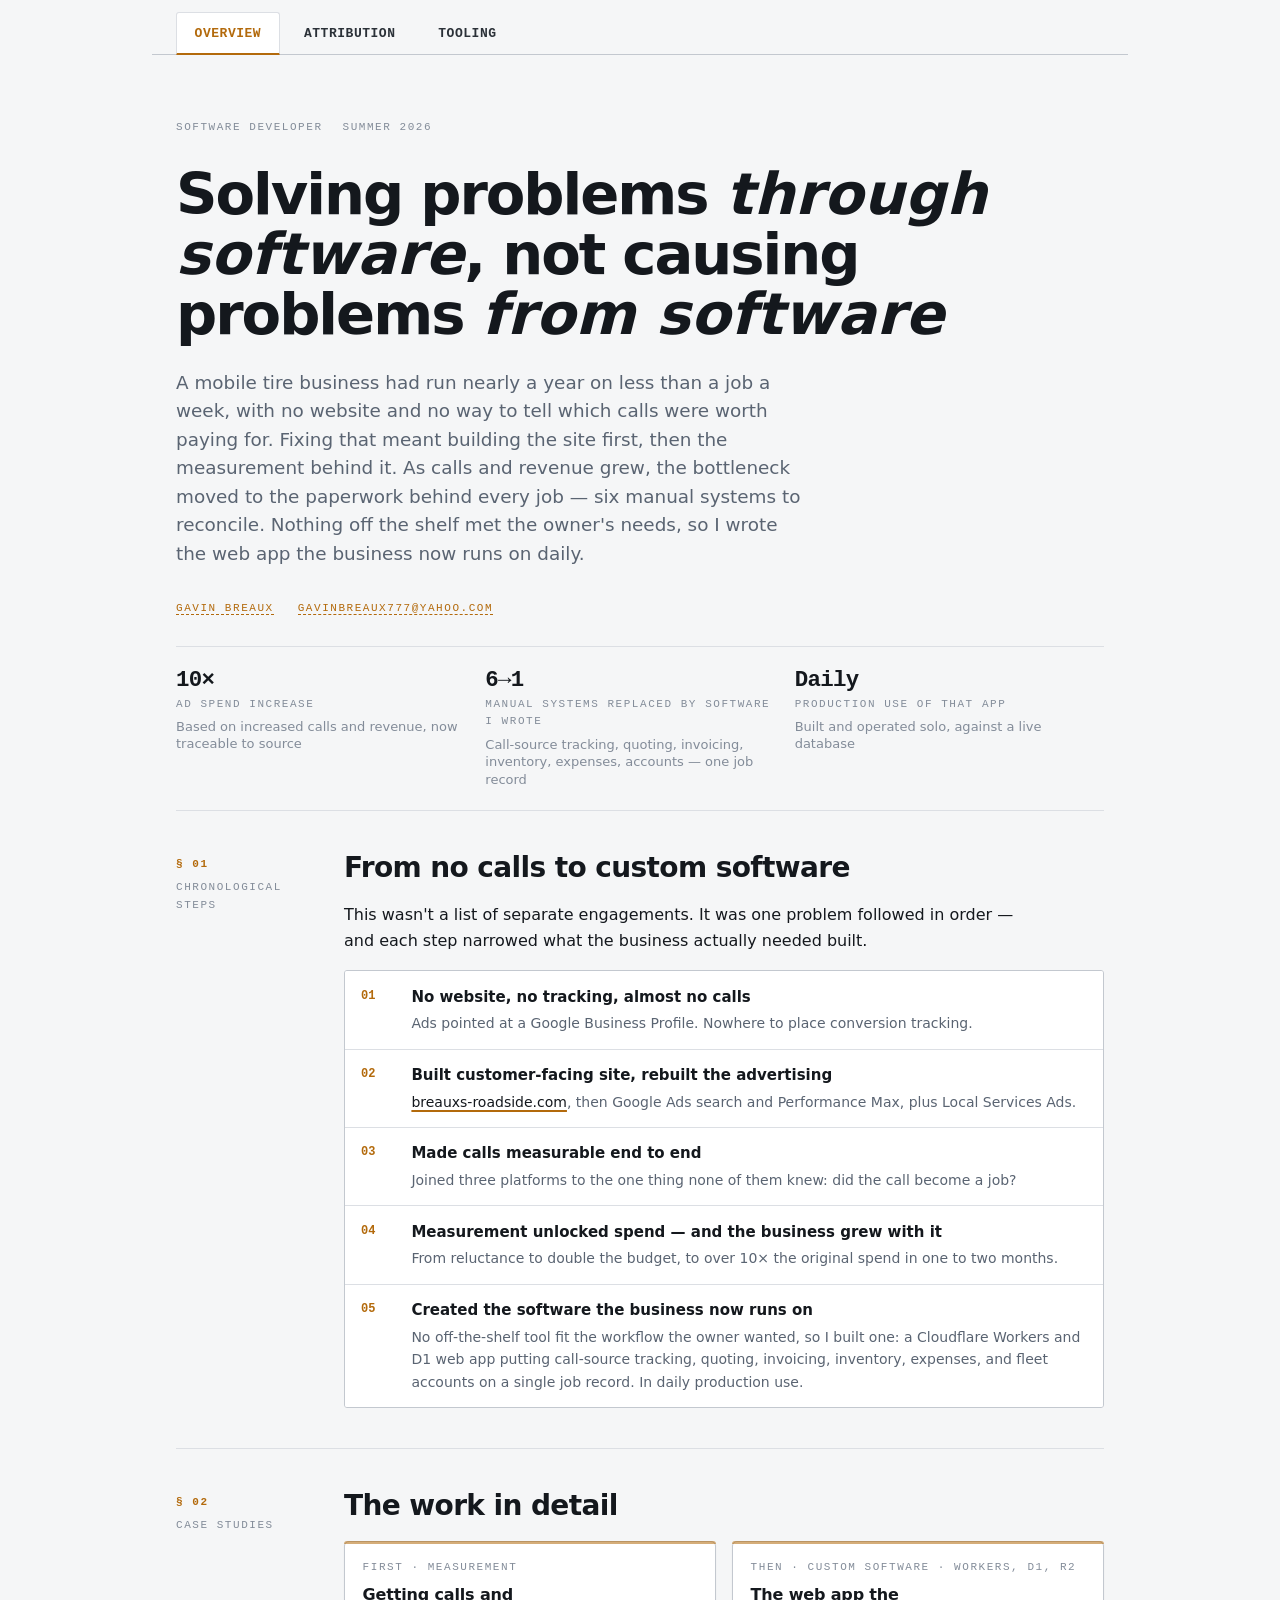
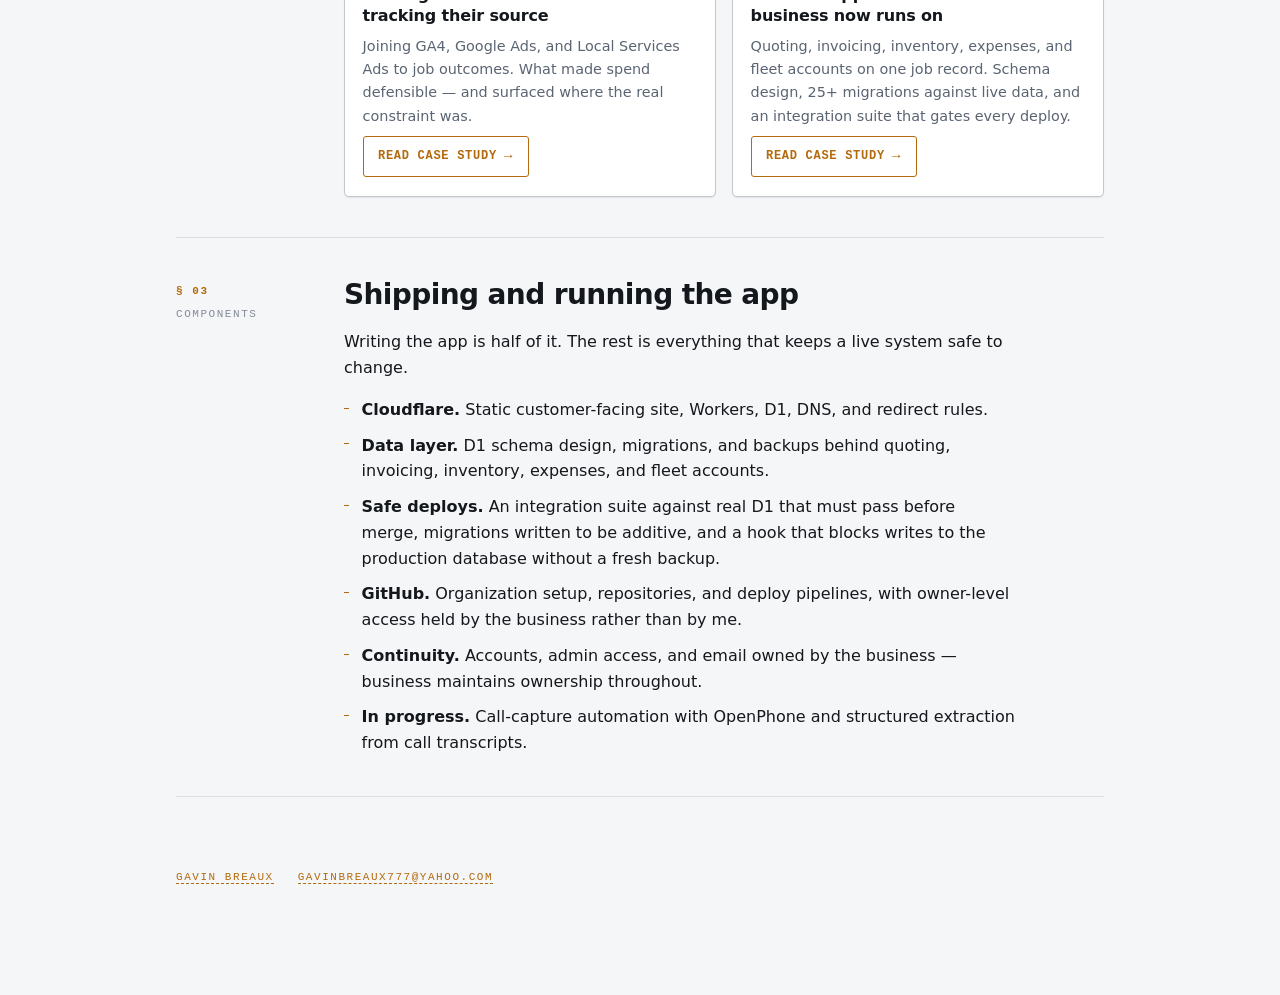
==== index.html @ b80bdd9e "Add references to customer-facing site" ====
<!doctype html>
<html lang="en">
<head>
<meta charset="utf-8">
<meta name="viewport" content="width=device-width, initial-scale=1">
<title>Gavin Breaux — Software developer</title>
<link rel="stylesheet" href="assets/site.css">
</head>
<body>
<div class="wrap">

  <nav class="sitenav">
    <a href="index.html" aria-current="page">Overview</a>
    <a href="attribution.html">Attribution</a>
    <a href="tooling.html">Tooling</a>
  </nav>

  <header class="masthead">
    <div class="stamp">
      <span class="label">Software developer</span>
      <span class="label">Summer 2026</span>
    </div>

    <h1>Solving problems <em>through software</em>, not causing problems <em>from software</em></h1>

    <p class="deck">
      A mobile tire business had run nearly a year on less than a job a week, with
      no website and no way to tell which calls were worth paying for. Fixing that
      meant building the site first, then the measurement behind it. As calls and
      revenue grew, the bottleneck moved to the paperwork behind every job &mdash;
      six manual systems to reconcile. Nothing off the shelf met the owner's
      needs, so I wrote the web app the business now runs on daily.
    </p>

    <div class="byline">
      <span class="label"><span class="ph">Gavin Breaux</span></span>
      <span class="label"><span class="ph">gavinbreaux777@yahoo.com</span></span>
    </div>
  </header>

  <div class="spec-strip">
    <div class="spec">
      <span class="spec-val">10&times;</span>
      <span class="label">Ad spend increase</span>
      <span class="spec-note">Based on increased calls and revenue, now traceable to source</span>
    </div>
    <div class="spec">
      <span class="spec-val">6&rarr;1</span>
      <span class="label">Manual systems replaced by software I wrote</span>
      <span class="spec-note">Call-source tracking, quoting, invoicing, inventory, expenses, accounts &mdash; one job record</span>
    </div>
    <div class="spec">
      <span class="spec-val">Daily</span>
      <span class="label">Production use of that app</span>
      <span class="spec-note">Built and operated solo, against a live database</span>
    </div>
  </div>

  <section>
    <div class="rail">
      <span class="rail-num">&sect; 01</span>
      <span class="label">Chronological Steps</span>
    </div>
    <div class="body-col">
      <h2>From no calls to custom software</h2>
      <p>
        This wasn't a list of separate engagements. It was one problem followed
        in order &mdash; and each step narrowed what the business actually
        needed built.
      </p>

      <div class="arc">
        <div class="arc-step">
          <span class="arc-n">01</span>
          <span class="arc-text">
            <strong>No website, no tracking, almost no calls</strong>
            <span>Ads pointed at a Google Business Profile. Nowhere to place conversion tracking.</span>
          </span>
        </div>
        <div class="arc-step">
          <span class="arc-n">02</span>
          <span class="arc-text">
            <strong>Built customer-facing site, rebuilt the advertising</strong>
            <span><a href="https://breauxs-roadside.com" target="_blank" rel="noopener">breauxs-roadside.com</a>, then Google Ads search and Performance Max, plus Local Services Ads.</span>
          </span>
        </div>
        <div class="arc-step">
          <span class="arc-n">03</span>
          <span class="arc-text">
            <strong>Made calls measurable end to end</strong>
            <span>Joined three platforms to the one thing none of them knew: did the call become a job?</span>
          </span>
        </div>
        <div class="arc-step">
          <span class="arc-n">04</span>
          <span class="arc-text">
            <strong>Measurement unlocked spend &mdash; and the business grew with it</strong>
            <span>From reluctance to double the budget, to over 10&times; the original spend in one to two months.</span>
          </span>
        </div>
        <div class="arc-step">
          <span class="arc-n">05</span>
          <span class="arc-text">
            <strong>Created the software the business now runs on</strong>
            <span>No off-the-shelf tool fit the workflow the owner wanted, so I built one: a Cloudflare Workers and D1 web app putting call-source tracking, quoting, invoicing, inventory, expenses, and fleet accounts on a single job record. In daily production use.</span>
          </span>
        </div>
      </div>
    </div>
  </section>

  <section>
    <div class="rail">
      <span class="rail-num">&sect; 02</span>
      <span class="label">Case Studies</span>
    </div>
    <div class="body-col">
      <h2>The work in detail</h2>
      <div class="cards">
        <a class="card" href="attribution.html">
          <span class="label">First &middot; Measurement</span>
          <h3>Getting calls and tracking their source</h3>
          <p>
            Joining GA4, Google Ads, and Local Services Ads to job outcomes.
            What made spend defensible &mdash; and surfaced where the real
            constraint was.
          </p>
          <span class="card-cta">Read case study</span>
        </a>
        <a class="card" href="tooling.html">
          <span class="label">Then &middot; Custom software &middot; Workers, D1, R2</span>
          <h3>The web app the business now runs on</h3>
          <p>
            Quoting, invoicing, inventory, expenses, and fleet accounts on one
            job record. Schema design, 25+ migrations against live data, and an
            integration suite that gates every deploy.
          </p>
          <span class="card-cta">Read case study</span>
        </a>
      </div>
    </div>
  </section>

  <section>
    <div class="rail">
      <span class="rail-num">&sect; 03</span>
      <span class="label">Components</span>
    </div>
    <div class="body-col">
      <h2>Shipping and running the app</h2>
      <p>
        Writing the app is half of it. The rest is everything that keeps a live
        system safe to change.
      </p>
      <ul class="plain">
        <li>
          <strong>Cloudflare.</strong> Static customer-facing site, Workers, D1, DNS, and redirect rules.
        </li>
        <li>
          <strong>Data layer.</strong> D1 schema design, migrations, and backups
          behind quoting, invoicing, inventory, expenses, and fleet accounts.
        </li>
        <li>
          <strong>Safe deploys.</strong> An integration suite against real D1 that
          must pass before merge, migrations written to be additive, and a hook
          that blocks writes to the production database without a fresh backup.
        </li>
        <li>
          <strong>GitHub.</strong> Organization setup, repositories, and deploy
          pipelines, with owner-level access held by the business rather than by me.
        </li>        
        <li>
          <strong>Continuity.</strong> Accounts, admin access, and email owned by
          the business &mdash; business maintains ownership throughout.
        </li>
        <li>
          <strong>In progress.</strong> Call-capture automation with OpenPhone and
          structured extraction from call transcripts.
        </li>
      </ul>
    </div>
  </section>

  <footer>
    <div class="byline">
      <span class="label"><span class="ph">Gavin Breaux</span></span>
      <span class="label"><span class="ph">gavinbreaux777@yahoo.com</span></span>
    </div>
  </footer>

</div>
</body>
</html>
---- assets/site.css ----
/* ---------------------------------------------------------------
   Shared design system.

   Palette is cold blue-grey neutrals with a single hazard-amber
   accent, drawn from roadside/commercial service vocabulary rather
   than a generic portfolio look. Monospace carries labels, IDs and
   figures — on pages about measurement, the mono is the register,
   not decoration.

   Themes are token-level: components style through custom
   properties only, never inside the media query, so the viewer's
   explicit toggle (data-theme) can override the OS preference in
   both directions.
   --------------------------------------------------------------- */

:root {
  --ground: #F5F6F7;
  --ground-raised: #FFFFFF;
  --ground-sunk: #EBEDEF;
  --ink: #14181D;
  --steel: #5A6472;
  --steel-dim: #838C99;
  --amber: #B36A0C;
  --signal-red: #B03A32;
  --signal-green: #3D6B4A;
  --rule: #DCDFE4;
  --rule-strong: #C3C8CF;

  /* Tab labels sit brighter than body text so the bar reads as
     controls. In light mode "brighter" means darker against the
     pale ground — the contrast direction inverts, the intent does not. */
  --nav-ink: #2B3138;
  --nav-ink-hi: #000000;

  --measure: 66ch;
  --rail: 8rem;
  --gap: 2.5rem;

  --font-display: ui-sans-serif, system-ui, -apple-system, "Segoe UI", Roboto, sans-serif;
  --font-body: ui-sans-serif, system-ui, -apple-system, "Segoe UI", Roboto, sans-serif;
  --font-mono: ui-monospace, "SF Mono", "Cascadia Mono", "Segoe UI Mono", Menlo, Consolas, monospace;
}

@media (prefers-color-scheme: dark) {
  :root {
    --ground: #12151A; --ground-raised: #171B21; --ground-sunk: #0D1014;
    --ink: #E6E9ED; --steel: #98A2B0; --steel-dim: #6E7887;
    --amber: #D98218; --signal-red: #D4574D; --signal-green: #6FA37F;
    --rule: #262C35; --rule-strong: #333B46;
    --nav-ink: #F2F5F8; --nav-ink-hi: #FFFFFF;
  }
}

:root[data-theme="dark"] {
  --ground: #12151A; --ground-raised: #171B21; --ground-sunk: #0D1014;
  --ink: #E6E9ED; --steel: #98A2B0; --steel-dim: #6E7887;
  --amber: #D98218; --signal-red: #D4574D; --signal-green: #6FA37F;
  --rule: #262C35; --rule-strong: #333B46;
  --nav-ink: #F2F5F8; --nav-ink-hi: #FFFFFF;
}

:root[data-theme="light"] {
  --ground: #F5F6F7; --ground-raised: #FFFFFF; --ground-sunk: #EBEDEF;
  --ink: #14181D; --steel: #5A6472; --steel-dim: #838C99;
  --amber: #B36A0C; --signal-red: #B03A32; --signal-green: #3D6B4A;
  --rule: #DCDFE4; --rule-strong: #C3C8CF;
  --nav-ink: #2B3138; --nav-ink-hi: #000000;
}

* { box-sizing: border-box; }

body {
  background: var(--ground);
  color: var(--ink);
  font-family: var(--font-body);
  font-size: 1rem;
  line-height: 1.62;
  -webkit-font-smoothing: antialiased;
  margin: 0;
  padding: 0 1.5rem 5rem;
}

.wrap { max-width: 58rem; margin: 0 auto; }

/* ---------- type ---------- */

.label {
  font-family: var(--font-mono);
  font-size: 0.6875rem;
  letter-spacing: 0.14em;
  text-transform: uppercase;
  color: var(--steel-dim);
  font-weight: 500;
}

h1, h2, h3 { font-family: var(--font-display); text-wrap: balance; margin: 0; }
h1 { font-size: clamp(2.3rem, 5.5vw, 3.6rem); font-weight: 800; letter-spacing: -0.035em; line-height: 1.04; }
h2 { font-size: clamp(1.4rem, 2.8vw, 1.75rem); font-weight: 750; letter-spacing: -0.022em; line-height: 1.18; }
h3 { font-size: 1rem; font-weight: 700; letter-spacing: -0.01em; line-height: 1.3; }

/* Italics in the display face lean into the following character at
   this weight; the small letter-spacing bump buys back the gap. */
h1 em, h2 em { font-style: italic; letter-spacing: 0.005em; }

p { margin: 0; max-width: var(--measure); }

a {
  color: var(--ink);
  text-decoration-color: var(--amber);
  text-underline-offset: 0.2em;
  text-decoration-thickness: 1.5px;
}
a:hover { color: var(--amber); }
a:focus-visible { outline: 2px solid var(--amber); outline-offset: 3px; border-radius: 2px; }

code {
  font-family: var(--font-mono);
  font-size: 0.875em;
  background: var(--ground-sunk);
  border: 1px solid var(--rule);
  padding: 0.08em 0.32em;
  border-radius: 2px;
  word-break: break-word;
}

/* Placeholder text the author still needs to fill in. */
.ph { color: var(--amber); border-bottom: 1px dashed currentColor; }

/* ---------- masthead ---------- */

.masthead { padding: 3.5rem 0 0; border-bottom: 1px solid var(--rule); }

.stamp {
  display: flex; flex-wrap: wrap; align-items: baseline;
  gap: 0.6rem 1.25rem; padding-bottom: 1.75rem;
}

.deck {
  font-size: clamp(1.03rem, 1.8vw, 1.15rem);
  color: var(--steel);
  max-width: 54ch;
  margin: 1.5rem 0 0;
  line-height: 1.55;
}

.byline { display: flex; flex-wrap: wrap; gap: 0.5rem 1.5rem; margin: 2rem 0 1.75rem; }

/* ---------- spec strip ---------- */

.spec-strip {
  display: grid;
  grid-template-columns: repeat(auto-fit, minmax(9rem, 1fr));
  border-bottom: 1px solid var(--rule);
}
.spec { padding: 1.35rem 1.25rem 1.35rem 0; display: flex; flex-direction: column; gap: 0.28rem; }
.spec-val {
  font-family: var(--font-mono); font-size: 1.4rem; font-weight: 600;
  letter-spacing: -0.03em; font-variant-numeric: tabular-nums; line-height: 1;
}
.spec-note { font-size: 0.8125rem; color: var(--steel-dim); line-height: 1.35; }

/* ---------- sections with spec rail ---------- */

section {
  display: grid;
  grid-template-columns: var(--rail) minmax(0, 1fr);
  gap: 0 var(--gap);
  padding: var(--gap) 0;
  border-bottom: 1px solid var(--rule);
}
.rail { display: flex; flex-direction: column; gap: 0.35rem; padding-top: 0.3rem; }
.rail-num { font-family: var(--font-mono); font-size: 0.6875rem; letter-spacing: 0.14em; color: var(--amber); font-weight: 600; }
.body-col { display: flex; flex-direction: column; gap: 1rem; min-width: 0; }
.body-col > h2 { margin-bottom: 0.15rem; }

@media (max-width: 46rem) {
  section { grid-template-columns: 1fr; gap: 0.85rem; }
  .rail { flex-direction: row; align-items: baseline; gap: 0.7rem; padding-top: 0; }
}

/* ---------- source cards ---------- */

.sources {
  display: grid; grid-template-columns: repeat(auto-fit, minmax(14rem, 1fr));
  gap: 1px; background: var(--rule-strong);
  border: 1px solid var(--rule-strong); border-radius: 3px; overflow: hidden;
}
.source { background: var(--ground-raised); padding: 1rem; display: flex; flex-direction: column; gap: 0.45rem; }
.source-name { font-family: var(--font-mono); font-size: 0.8125rem; font-weight: 600; }
.source-sees { font-size: 0.875rem; color: var(--steel); }
.source-blind { font-size: 0.8125rem; color: var(--signal-red); display: flex; gap: 0.45rem; }
.source-blind::before { content: "\2715"; font-size: 0.75rem; line-height: 1.5; }

/* ---------- inspection tag ---------- */

.tag { border: 1px solid var(--rule-strong); background: var(--ground-raised); border-radius: 3px; overflow: hidden; }
.tag-head {
  display: flex; flex-wrap: wrap; align-items: center; justify-content: space-between;
  gap: 0.5rem 1rem; padding: 0.65rem 1rem;
  background: var(--ground-sunk); border-bottom: 1px solid var(--rule-strong);
}
.tag-id {
  font-family: var(--font-mono); font-size: 0.6875rem; letter-spacing: 0.12em;
  text-transform: uppercase; color: var(--steel); font-weight: 600;
}
.chip {
  font-family: var(--font-mono); font-size: 0.625rem; letter-spacing: 0.1em;
  text-transform: uppercase; font-weight: 600; padding: 0.2rem 0.5rem;
  border-radius: 2px; border: 1px solid currentColor; white-space: nowrap;
}
.chip-risk { color: var(--signal-red); }
.chip-hold { color: var(--amber); }

.tag-body { padding: 1.15rem 1rem; display: flex; flex-direction: column; gap: 0.95rem; }
.tag-body p { max-width: 60ch; }

.beat { display: grid; grid-template-columns: 5.5rem minmax(0, 1fr); gap: 0.9rem; align-items: baseline; }
.beat > .label { padding-top: 0.15em; }
@media (max-width: 40rem) { .beat { grid-template-columns: 1fr; gap: 0.25rem; } }

pre {
  margin: 0; background: var(--ground-sunk); border: 1px solid var(--rule);
  border-radius: 3px; padding: 0.85rem 1rem; overflow-x: auto;
  font-size: 0.8125rem; line-height: 1.55;
}
pre code { background: none; border: none; padding: 0; font-size: inherit; word-break: normal; }
.cmt { color: var(--steel-dim); }
.kw { color: var(--amber); }

/* Subheads inside a prose column. Body text and h3 are both 1rem, so
   the amber rule does the separating that size alone can't. */
.body-col > h3 {
  margin-top: 1.25rem;
  padding-top: 0.9rem;
  border-top: 1px solid var(--rule);
  font-family: var(--font-mono);
  font-size: 0.8125rem;
  letter-spacing: 0.04em;
  text-transform: uppercase;
  color: var(--amber);
}
.body-col > h3:first-of-type { margin-top: 0.5rem; }

/* ---------- platform strip ---------- */

/* Third-party product shots, not this project's data — held to a uniform
   tile so they read as identification rather than as evidence.
   Breaks out of the 58rem wrapper toward the viewport edges (capped),
   since dashboard screenshots need the width to stay legible. */
.platforms {
  margin: 0 auto var(--gap) 50%;
  width: min(100vw - 3rem, 78rem);
  transform: translateX(-50%);
  display: flex; flex-direction: column; gap: 0.6rem;
}
.platform-row {
  display: grid; grid-template-columns: repeat(auto-fit, minmax(15rem, 1fr));
  gap: 1px; background: var(--rule-strong);
  border: 1px solid var(--rule-strong); border-radius: 3px; overflow: hidden;
}
.platform { background: var(--ground-raised); display: flex; flex-direction: column; }
/* cover, not contain: these are wide dashboard captures and letterboxing
   them into a short tile shrank the UI past the point of being readable.
   Anchored top-left so each crop keeps the chart/table it's identified by. */
.platform img {
  display: block; width: 100%; height: 11rem;
  object-fit: cover; object-position: left top;
  background: #FFFFFF;
  border-bottom: 1px solid var(--rule);
}
.platform-cap {
  padding: 0.7rem 0.85rem;
  font-size: 0.8125rem; line-height: 1.5; color: var(--steel);
  display: flex; flex-direction: column; gap: 0.2rem;
}
.platform-cap strong {
  font-family: var(--font-mono); font-size: 0.75rem;
  letter-spacing: 0.04em; text-transform: uppercase;
  color: var(--ink); font-weight: 600;
}
/* Tied to the row rather than floating under it: the lead clause carries
   the argument, the provenance note trails in the dimmer colour. */
.platforms figcaption {
  font-size: 0.8125rem; line-height: 1.5;
  color: var(--steel); max-width: 68ch;
  padding-left: 0.85rem; border-left: 2px solid var(--rule-strong);
}
.provenance { color: var(--steel-dim); }

/* A real artifact from the work, unlike the platform strip above — shown
   whole rather than cropped, since the columns are the evidence. */
/* Breaks out of the text column: at column width this 1915px capture
   renders near 40%, which puts the row text below reading size. */
/* Prose beside a figure. The text keeps the larger share so it never
   narrows into a ragged column; below 52rem they stack, since two
   cramped columns read worse than one of each. */
.split {
  display: grid; grid-template-columns: minmax(0, 1.05fr) minmax(0, 1fr);
  gap: var(--gap); align-items: start;
}
.split > p { max-width: none; }

/* Multi-paragraph prose in a split needs a wrapper to stay one grid cell.
   Paragraph spacing on this site comes from .body-col's flex gap, which only
   reaches direct children — so the wrapper has to re-establish it or the
   paragraphs run together. */
.split-prose {
  display: flex; flex-direction: column; gap: 1rem; min-width: 0;
}
.split-prose > p { max-width: none; }

/* Gives the figure the larger share, for screenshots whose detail matters
   more than the paragraph beside them. */
.split-figure { grid-template-columns: minmax(0, 1fr) minmax(0, 1.5fr); }

@media (max-width: 52rem) {
  .split { grid-template-columns: 1fr; gap: 1.1rem; }
}

/* Supporting evidence, not a hero image — full detail is one click away,
   so it doesn't need to be legible inline. */
.shot {
  margin: 0;
  display: flex; flex-direction: column; gap: 0.5rem;
}
/* Optical alignment: the paragraph's first baseline sits below its box
   top, so a flush image reads as riding high next to it. */
.split .shot { padding-top: 0.3rem; }

/* Two figures side by side. Their sources are 1.63 and 2.44 aspect, so
   natural height would leave one visibly taller; a fixed frame with a
   top-anchored crop keeps the pair even and the chart titles visible. */
.shot-pair {
  display: grid; grid-template-columns: repeat(auto-fit, minmax(16rem, 1fr));
  gap: 1.1rem; margin-top: 0.35rem; align-items: start;
}
/* contain, not cover: cropping either chart cuts its axis labels, and the
   full-size link means nothing is lost by letterboxing them here. */
.shot-pair .shot img {
  height: 13rem; object-fit: contain; object-position: center;
  padding: 0.5rem;
}

/* Lead figure: sits between the masthead and the spec strip, so it takes
   the wrapper's full width rather than a text measure. */
.shot-lead { margin: 0 0 var(--gap); }
.shot img {
  display: block; width: 100%; height: auto;
  border: 1px solid var(--rule-strong); border-radius: 3px;
  background: #FFFFFF;
}
.shot a { display: block; text-decoration: none; }
.shot a:hover img { border-color: var(--amber); }
.shot a:focus-visible { outline: 2px solid var(--amber); outline-offset: 3px; }
.shot figcaption {
  font-size: 0.8125rem; line-height: 1.5; color: var(--steel);
  max-width: 68ch;
}
/* Only on figures whose detail is genuinely too small inline — repeating
   it under every screenshot on a page turns it into noise. */
.shot-zoom figcaption::after {
  content: " Click to view full size.";
  color: var(--steel-dim);
}

@media (max-width: 46rem) {
  .platform img { height: 9rem; }
}

/* ---------- sequence ---------- */

.arc { border: 1px solid var(--rule-strong); border-radius: 3px; overflow: hidden; }
.arc-step {
  display: grid; grid-template-columns: 2.25rem minmax(0, 1fr);
  gap: 0.9rem; padding: 0.85rem 1rem;
  background: var(--ground-raised); border-bottom: 1px solid var(--rule);
}
.arc-step:last-child { border-bottom: none; }
.arc-n { font-family: var(--font-mono); font-size: 0.75rem; color: var(--amber); font-weight: 600; padding-top: 0.15em; }
.arc-text { display: flex; flex-direction: column; gap: 0.2rem; }
.arc-text strong { font-size: 0.9375rem; }
.arc-text span { font-size: 0.875rem; color: var(--steel); }

/* ---------- lists ---------- */

ul.plain { list-style: none; margin: 0; padding: 0; display: flex; flex-direction: column; gap: 0.6rem; max-width: var(--measure); }
ul.plain li { padding-left: 1.1rem; position: relative; }
ul.plain li::before { content: ""; position: absolute; left: 0; top: 0.68em; width: 5px; height: 1px; background: var(--amber); }

/* ---------- pull quote ---------- */

.pull {
  border-left: 2px solid var(--amber);
  padding: 0.1rem 0 0.1rem 1.2rem;
  font-size: 1.05rem; line-height: 1.5; max-width: 52ch;
}

/* ---------- honesty callout ---------- */

.note {
  border: 1px solid var(--rule-strong);
  border-left: 2px solid var(--steel-dim);
  background: var(--ground-raised);
  padding: 0.9rem 1rem; border-radius: 3px;
  display: flex; flex-direction: column; gap: 0.4rem; max-width: 60ch;
}
.note p { font-size: 0.9375rem; }

/* ---------- table ---------- */

.table-scroll { overflow-x: auto; }
table { border-collapse: collapse; width: 100%; font-size: 0.875rem; min-width: 30rem; }
th, td { text-align: left; padding: 0.6rem 1rem 0.6rem 0; border-bottom: 1px solid var(--rule); vertical-align: top; }
th {
  font-family: var(--font-mono); font-size: 0.6875rem; letter-spacing: 0.12em;
  text-transform: uppercase; color: var(--steel-dim); font-weight: 500;
  border-bottom-color: var(--rule-strong);
}
td.num { font-family: var(--font-mono); font-variant-numeric: tabular-nums; white-space: nowrap; }

/* ---------- index cards ---------- */

.cards { display: grid; grid-template-columns: repeat(auto-fit, minmax(16rem, 1fr)); gap: 1rem; }
/* Interactive, so it carries more weight than the static containers it
   sits among (.note, .tag): a raised surface, a shadow, and an amber
   edge that reads as a target rather than a panel. */
.card {
  position: relative; isolation: isolate;
  border: 1px solid var(--rule-strong); background: var(--ground-raised);
  border-radius: 5px; padding: 1.1rem 1.1rem 1.2rem;
  display: flex; flex-direction: column; gap: 0.5rem;
  text-decoration: none; color: inherit;
  box-shadow: 0 1px 2px rgb(0 0 0 / 0.05), 0 1px 1px rgb(0 0 0 / 0.03);
}
/* Amber rule along the top edge — visible at rest, so the card reads as
   actionable before any pointer arrives (and on touch, where hover never does). */
.card::before {
  content: ""; position: absolute; inset: -1px -1px auto -1px; height: 3px;
  background: var(--amber); opacity: 0.55;
  border-radius: 5px 5px 0 0;
}
.card:hover {
  border-color: var(--amber); color: inherit;
  background: var(--ground-raised);
  box-shadow: 0 6px 16px rgb(0 0 0 / 0.10), 0 2px 5px rgb(0 0 0 / 0.06);
}
.card:hover::before { opacity: 1; }
.card:active { box-shadow: 0 1px 2px rgb(0 0 0 / 0.06); }
.card:focus-visible { outline: 2px solid var(--amber); outline-offset: 3px; }
.card h3 { margin: 0; }
.card:hover h3 { color: var(--amber); }
.card p { font-size: 0.9rem; color: var(--steel); max-width: none; }

/* Persistent affordance: without it the cards read as static blocks,
   since the border only reacted on hover and touch has no hover. */
/* Rendered as a button, not a text link: at a glance the eye needs a
   shape it recognises as pressable, which underlined amber text is not. */
.card-cta {
  margin-top: auto; align-self: flex-start;
  display: inline-flex; align-items: center; gap: 0.45rem;
  padding: 0.5rem 0.9rem;
  border: 1px solid var(--amber); border-radius: 3px;
  font-family: var(--font-mono); font-size: 0.75rem;
  letter-spacing: 0.06em; text-transform: uppercase;
  color: var(--amber); font-weight: 600;
}
.card-cta::after { content: "\2192"; font-size: 0.875rem; }
/* Fills on hover so the whole card has one obvious focal point. */
.card:hover .card-cta {
  background: var(--amber);
  color: var(--ground-raised);
}
@media (prefers-reduced-motion: no-preference) {
  .card-cta { transition: background 120ms ease, color 120ms ease; }
  .card-cta::after { transition: transform 120ms ease; }
  .card:hover .card-cta::after { transform: translateX(3px); }
}

/* ---------- nav / footer ---------- */

/* Tab bar. Sticky so the switch between case studies is always in
   reach; the active tab is carried by an amber underline riding the
   container's bottom rule, not by color alone. */
.sitenav {
  position: sticky; top: 0; z-index: 10;
  display: flex; flex-wrap: wrap; gap: 0.35rem;
  margin-bottom: 0.5rem; padding: 0.75rem 0 0;
  border-bottom: 1px solid var(--rule-strong);
  /* Bleed into the body gutter so scrolled content can't show
     through beside the bar. */
  margin-left: -1.5rem; margin-right: -1.5rem;
  padding-left: 1.5rem; padding-right: 1.5rem;
  background: var(--ground);
}

.sitenav a {
  position: relative;
  padding: 0.6rem 1.1rem;
  margin-bottom: -1px;
  border: 1px solid transparent;
  border-bottom: 2px solid transparent;
  border-radius: 3px 3px 0 0;
  font-family: var(--font-mono);
  font-size: 0.8125rem;
  letter-spacing: 0.04em;
  text-transform: uppercase;
  text-decoration: none;
  color: var(--nav-ink);
  font-weight: 600;
  white-space: nowrap;
}

.sitenav a:hover {
  color: var(--nav-ink-hi);
  background: var(--ground-sunk);
  border-bottom-color: var(--rule-strong);
}

.sitenav a[aria-current="page"] {
  color: var(--amber);
  background: var(--ground-raised);
  border-color: var(--rule);
  border-bottom-color: var(--amber);
}

.sitenav a:focus-visible { outline: 2px solid var(--amber); outline-offset: 2px; }

@media (max-width: 30rem) {
  .sitenav a { flex: 1 1 auto; text-align: center; padding: 0.6rem 0.5rem; }
}

footer { padding-top: var(--gap); display: flex; flex-direction: column; gap: 0.75rem; }
.footer-note { font-size: 0.875rem; color: var(--steel-dim); max-width: 60ch; }

@media (prefers-reduced-motion: no-preference) {
  a, .card { transition: color 120ms ease, border-color 120ms ease, background 120ms ease, transform 140ms ease, box-shadow 140ms ease; }
  .card:hover { transform: translateY(-3px); }
  .card:active { transform: translateY(-1px); }
}
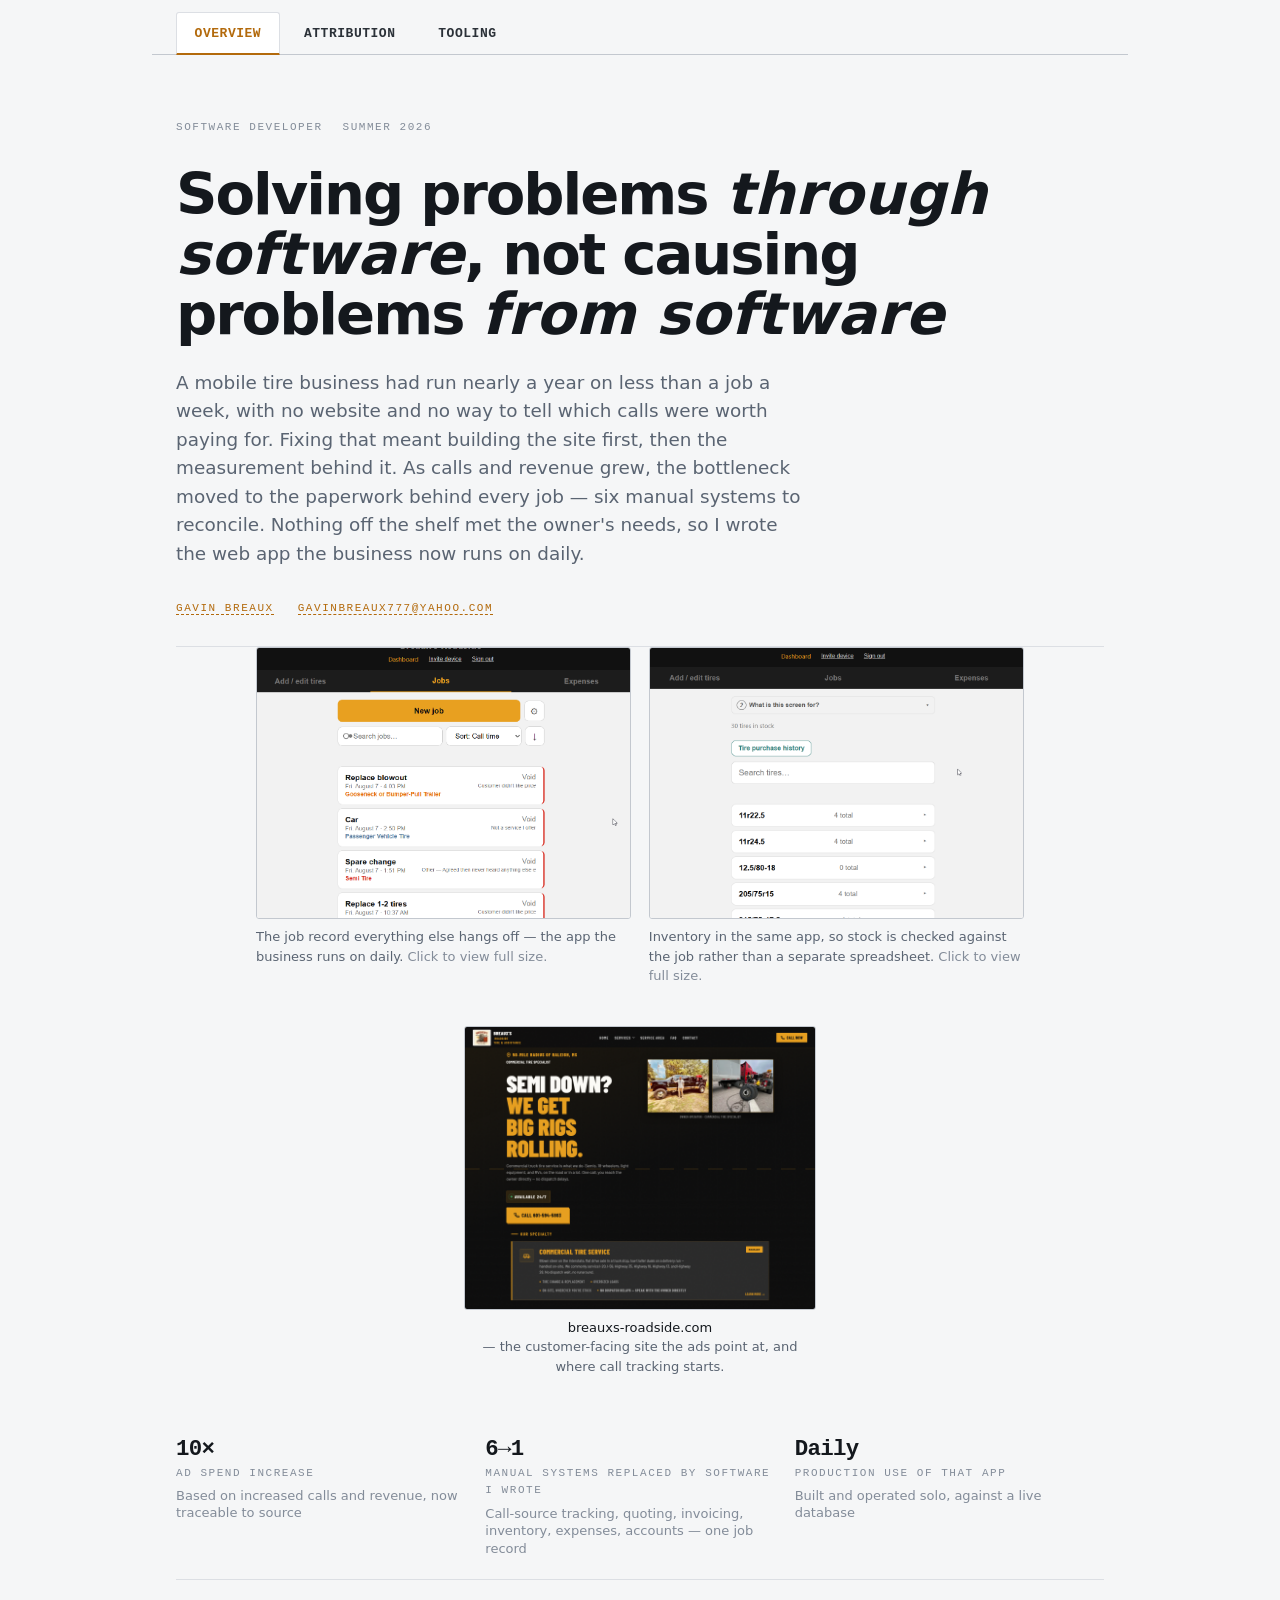
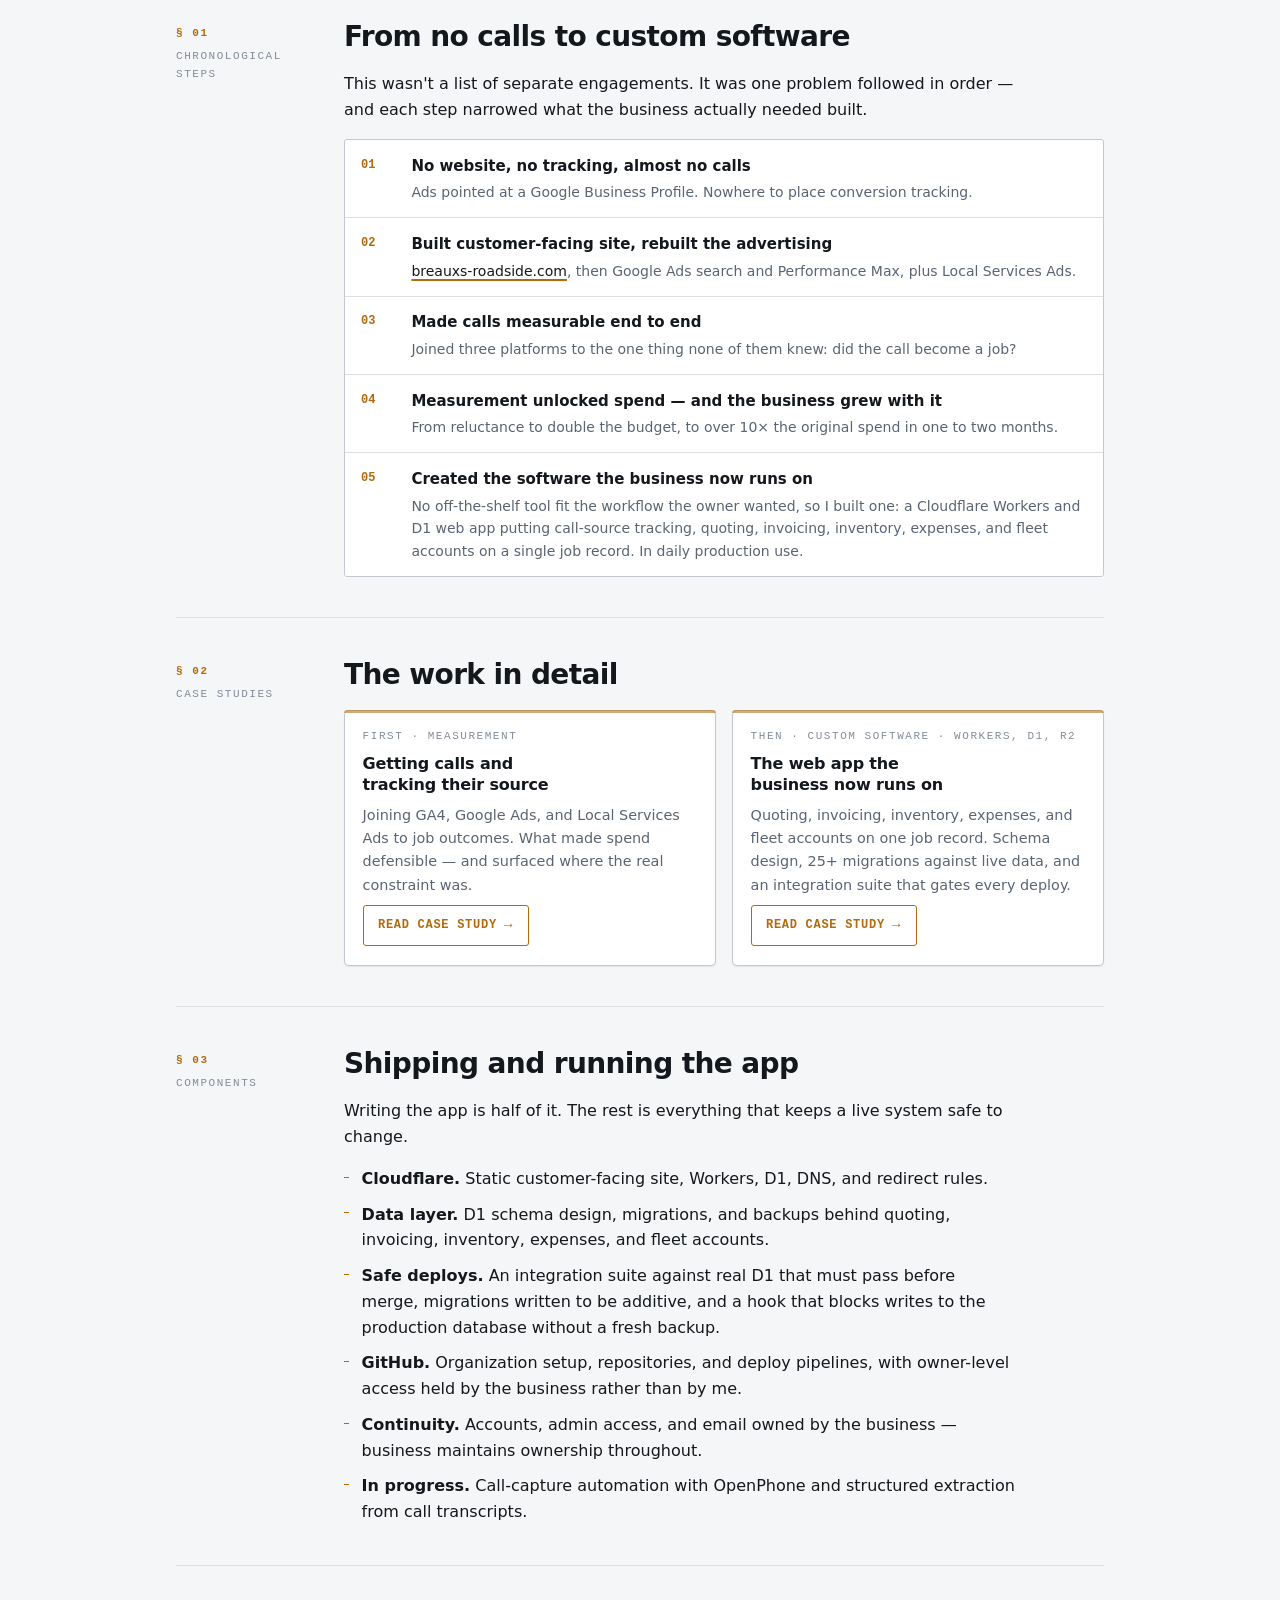
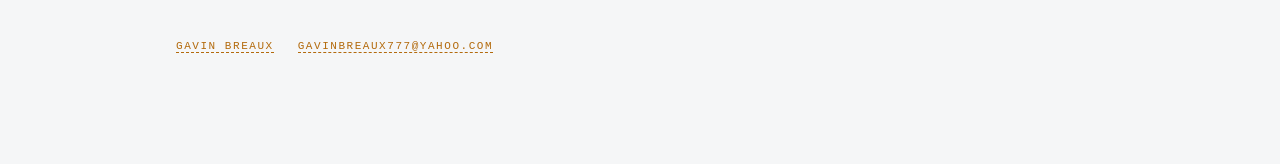
==== commit 746b758d: "added images to home page" ====
--- a/index.html
+++ b/index.html
@@ -37,6 +37,38 @@
       <span class="label"><span class="ph">gavinbreaux777@yahoo.com</span></span>
     </div>
   </header>
+
+  <div class="shot-row">
+    <figure class="shot shot-zoom">
+      <a href="assets/Images/jobs.png" target="_blank" rel="noopener">
+        <img src="assets/Images/jobs.png" alt="The app's Jobs tab: a searchable, sortable list of job cards, each showing the request, call time, tire category, and status." decoding="async">
+      </a>
+      <figcaption>
+        The job record everything else hangs off &mdash; the app the business
+        runs on daily.
+      </figcaption>
+    </figure>
+    <figure class="shot shot-zoom">
+      <a href="assets/Images/tire inventory.png" target="_blank" rel="noopener">
+        <img src="assets/Images/tire inventory.png" alt="The app's Look up tab: a running stock count above a searchable list of tire sizes, each row showing the quantity currently in stock." decoding="async">
+      </a>
+      <figcaption>
+        Inventory in the same app, so stock is checked against the job rather
+        than a separate spreadsheet.
+      </figcaption>
+    </figure>
+  </div>
+
+  <figure class="shot shot-minor">
+    <a href="assets/Images/roadside-site.png" target="_blank" rel="noopener">
+      <img src="assets/Images/roadside-site.png" alt="The customer-facing breauxs-roadside.com site, the landing page ads point at." loading="lazy" decoding="async">
+    </a>
+    <figcaption>
+      <a href="https://breauxs-roadside.com" target="_blank" rel="noopener">breauxs-roadside.com</a>
+      &mdash; the customer-facing site the ads point at, and where call tracking
+      starts.
+    </figcaption>
+  </figure>
 
   <div class="spec-strip">
     <div class="spec">
--- a/assets/site.css
+++ b/assets/site.css
@@ -339,6 +339,31 @@
 .shot-pair .shot img {
   height: 13rem; object-fit: contain; object-position: center;
   padding: 0.5rem;
+}
+
+/* Homepage app shots: two UI screenshots side by side, framed portrait so
+   they read as app windows rather than wide banners. */
+.shot-row {
+  display: grid; grid-template-columns: repeat(auto-fit, minmax(15rem, 1fr));
+  gap: 1.1rem; align-items: start;
+  /* Slimmer than the 58rem wrapper — narrowing the columns is half of what
+     makes the frames read as tall. Viewport cap avoids h-scroll. */
+  width: min(48rem, 100vw - 2rem);
+  margin: 0 auto var(--gap);
+}
+/* cover, not contain: these are list views, so a top-anchored crop keeps
+   the header and first rows — the legible part — and drops the tail. The
+   full image is one click away, so nothing is actually lost. */
+.shot-row .shot img {
+  height: 17rem; object-fit: cover; object-position: top center;
+}
+
+/* Supporting shot: the customer-facing site is a step on the way to the
+   app, not the point, so it's held to a fraction of the app shots' width.
+   Centered under them, it reads as a footnote rather than a third column. */
+.shot-minor {
+  max-width: 22rem; margin: 0 auto var(--gap);
+  align-items: center; text-align: center;
 }
 
 /* Lead figure: sits between the masthead and the spec strip, so it takes
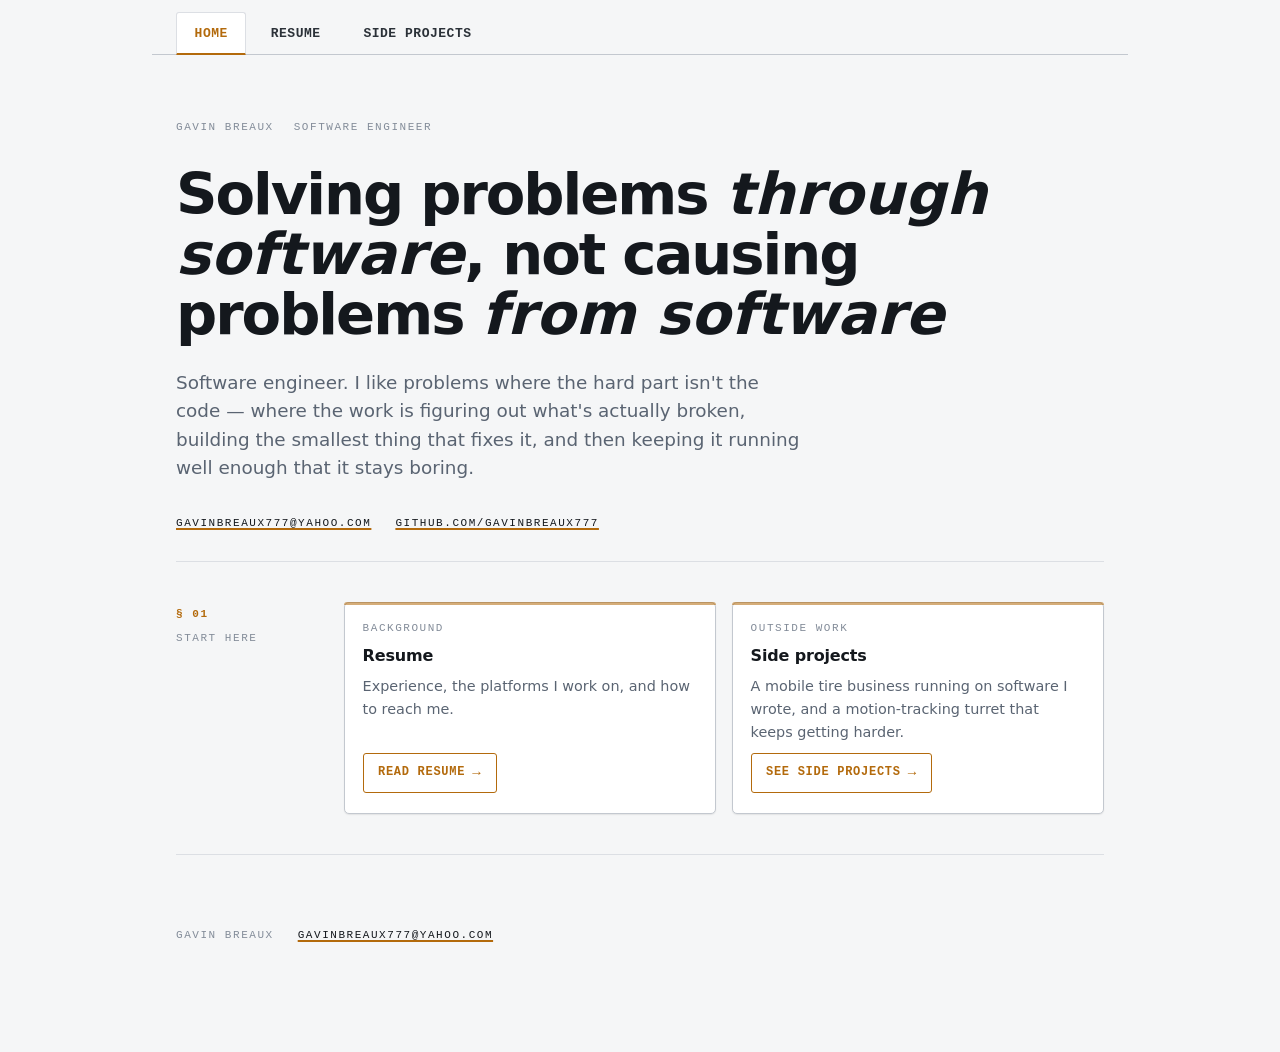
==== commit 40b69a1f: "Restructure into a portfolio site with resume and project pages The site was a single Breaux's Roads" ====
--- a/index.html
+++ b/index.html
@@ -3,220 +3,72 @@
 <head>
 <meta charset="utf-8">
 <meta name="viewport" content="width=device-width, initial-scale=1">
-<title>Gavin Breaux — Software developer</title>
+<title>Gavin Breaux — Software engineer</title>
+<meta name="description" content="Gavin Breaux — software engineer. Selected work and resume.">
 <link rel="stylesheet" href="assets/site.css">
 </head>
 <body>
 <div class="wrap">
 
   <nav class="sitenav">
-    <a href="index.html" aria-current="page">Overview</a>
-    <a href="attribution.html">Attribution</a>
-    <a href="tooling.html">Tooling</a>
+    <a href="./" aria-current="page">Home</a>
+    <a href="resume/">Resume</a>
+    <a href="work/">Side Projects</a>
   </nav>
 
   <header class="masthead">
     <div class="stamp">
-      <span class="label">Software developer</span>
-      <span class="label">Summer 2026</span>
+      <span class="label">Gavin Breaux</span>
+      <span class="label">Software engineer</span>
     </div>
 
     <h1>Solving problems <em>through software</em>, not causing problems <em>from software</em></h1>
 
     <p class="deck">
-      A mobile tire business had run nearly a year on less than a job a week, with
-      no website and no way to tell which calls were worth paying for. Fixing that
-      meant building the site first, then the measurement behind it. As calls and
-      revenue grew, the bottleneck moved to the paperwork behind every job &mdash;
-      six manual systems to reconcile. Nothing off the shelf met the owner's
-      needs, so I wrote the web app the business now runs on daily.
+      Software engineer. I like problems where the hard part isn't the code
+      &mdash; where the work is figuring out what's actually broken, building
+      the smallest thing that fixes it, and then keeping it running well enough
+      that it stays boring.
     </p>
 
     <div class="byline">
-      <span class="label"><span class="ph">Gavin Breaux</span></span>
-      <span class="label"><span class="ph">gavinbreaux777@yahoo.com</span></span>
+      <span class="label"><a href="mailto:gavinbreaux777@yahoo.com">gavinbreaux777@yahoo.com</a></span>
+      <span class="label"><a href="https://github.com/gavinbreaux777" target="_blank" rel="noopener">github.com/gavinbreaux777</a></span>
     </div>
   </header>
-
-  <div class="shot-row">
-    <figure class="shot shot-zoom">
-      <a href="assets/Images/jobs.png" target="_blank" rel="noopener">
-        <img src="assets/Images/jobs.png" alt="The app's Jobs tab: a searchable, sortable list of job cards, each showing the request, call time, tire category, and status." decoding="async">
-      </a>
-      <figcaption>
-        The job record everything else hangs off &mdash; the app the business
-        runs on daily.
-      </figcaption>
-    </figure>
-    <figure class="shot shot-zoom">
-      <a href="assets/Images/tire inventory.png" target="_blank" rel="noopener">
-        <img src="assets/Images/tire inventory.png" alt="The app's Look up tab: a running stock count above a searchable list of tire sizes, each row showing the quantity currently in stock." decoding="async">
-      </a>
-      <figcaption>
-        Inventory in the same app, so stock is checked against the job rather
-        than a separate spreadsheet.
-      </figcaption>
-    </figure>
-  </div>
-
-  <figure class="shot shot-minor">
-    <a href="assets/Images/roadside-site.png" target="_blank" rel="noopener">
-      <img src="assets/Images/roadside-site.png" alt="The customer-facing breauxs-roadside.com site, the landing page ads point at." loading="lazy" decoding="async">
-    </a>
-    <figcaption>
-      <a href="https://breauxs-roadside.com" target="_blank" rel="noopener">breauxs-roadside.com</a>
-      &mdash; the customer-facing site the ads point at, and where call tracking
-      starts.
-    </figcaption>
-  </figure>
-
-  <div class="spec-strip">
-    <div class="spec">
-      <span class="spec-val">10&times;</span>
-      <span class="label">Ad spend increase</span>
-      <span class="spec-note">Based on increased calls and revenue, now traceable to source</span>
-    </div>
-    <div class="spec">
-      <span class="spec-val">6&rarr;1</span>
-      <span class="label">Manual systems replaced by software I wrote</span>
-      <span class="spec-note">Call-source tracking, quoting, invoicing, inventory, expenses, accounts &mdash; one job record</span>
-    </div>
-    <div class="spec">
-      <span class="spec-val">Daily</span>
-      <span class="label">Production use of that app</span>
-      <span class="spec-note">Built and operated solo, against a live database</span>
-    </div>
-  </div>
 
   <section>
     <div class="rail">
       <span class="rail-num">&sect; 01</span>
-      <span class="label">Chronological Steps</span>
+      <span class="label">Start here</span>
     </div>
     <div class="body-col">
-      <h2>From no calls to custom software</h2>
-      <p>
-        This wasn't a list of separate engagements. It was one problem followed
-        in order &mdash; and each step narrowed what the business actually
-        needed built.
-      </p>
-
-      <div class="arc">
-        <div class="arc-step">
-          <span class="arc-n">01</span>
-          <span class="arc-text">
-            <strong>No website, no tracking, almost no calls</strong>
-            <span>Ads pointed at a Google Business Profile. Nowhere to place conversion tracking.</span>
-          </span>
-        </div>
-        <div class="arc-step">
-          <span class="arc-n">02</span>
-          <span class="arc-text">
-            <strong>Built customer-facing site, rebuilt the advertising</strong>
-            <span><a href="https://breauxs-roadside.com" target="_blank" rel="noopener">breauxs-roadside.com</a>, then Google Ads search and Performance Max, plus Local Services Ads.</span>
-          </span>
-        </div>
-        <div class="arc-step">
-          <span class="arc-n">03</span>
-          <span class="arc-text">
-            <strong>Made calls measurable end to end</strong>
-            <span>Joined three platforms to the one thing none of them knew: did the call become a job?</span>
-          </span>
-        </div>
-        <div class="arc-step">
-          <span class="arc-n">04</span>
-          <span class="arc-text">
-            <strong>Measurement unlocked spend &mdash; and the business grew with it</strong>
-            <span>From reluctance to double the budget, to over 10&times; the original spend in one to two months.</span>
-          </span>
-        </div>
-        <div class="arc-step">
-          <span class="arc-n">05</span>
-          <span class="arc-text">
-            <strong>Created the software the business now runs on</strong>
-            <span>No off-the-shelf tool fit the workflow the owner wanted, so I built one: a Cloudflare Workers and D1 web app putting call-source tracking, quoting, invoicing, inventory, expenses, and fleet accounts on a single job record. In daily production use.</span>
-          </span>
-        </div>
-      </div>
-    </div>
-  </section>
-
-  <section>
-    <div class="rail">
-      <span class="rail-num">&sect; 02</span>
-      <span class="label">Case Studies</span>
-    </div>
-    <div class="body-col">
-      <h2>The work in detail</h2>
       <div class="cards">
-        <a class="card" href="attribution.html">
-          <span class="label">First &middot; Measurement</span>
-          <h3>Getting calls and tracking their source</h3>
+        <a class="card" href="resume/">
+          <span class="label">Background</span>
+          <h3>Resume</h3>
           <p>
-            Joining GA4, Google Ads, and Local Services Ads to job outcomes.
-            What made spend defensible &mdash; and surfaced where the real
-            constraint was.
+            Experience, the platforms I work on, and how to reach me.
           </p>
-          <span class="card-cta">Read case study</span>
+          <span class="card-cta">Read resume</span>
         </a>
-        <a class="card" href="tooling.html">
-          <span class="label">Then &middot; Custom software &middot; Workers, D1, R2</span>
-          <h3>The web app the business now runs on</h3>
+        <a class="card" href="work/">
+          <span class="label">Outside work</span>
+          <h3>Side projects</h3>
           <p>
-            Quoting, invoicing, inventory, expenses, and fleet accounts on one
-            job record. Schema design, 25+ migrations against live data, and an
-            integration suite that gates every deploy.
+            A mobile tire business running on software I wrote, and a
+            motion-tracking turret that keeps getting harder.
           </p>
-          <span class="card-cta">Read case study</span>
+          <span class="card-cta">See side projects</span>
         </a>
       </div>
     </div>
   </section>
 
-  <section>
-    <div class="rail">
-      <span class="rail-num">&sect; 03</span>
-      <span class="label">Components</span>
-    </div>
-    <div class="body-col">
-      <h2>Shipping and running the app</h2>
-      <p>
-        Writing the app is half of it. The rest is everything that keeps a live
-        system safe to change.
-      </p>
-      <ul class="plain">
-        <li>
-          <strong>Cloudflare.</strong> Static customer-facing site, Workers, D1, DNS, and redirect rules.
-        </li>
-        <li>
-          <strong>Data layer.</strong> D1 schema design, migrations, and backups
-          behind quoting, invoicing, inventory, expenses, and fleet accounts.
-        </li>
-        <li>
-          <strong>Safe deploys.</strong> An integration suite against real D1 that
-          must pass before merge, migrations written to be additive, and a hook
-          that blocks writes to the production database without a fresh backup.
-        </li>
-        <li>
-          <strong>GitHub.</strong> Organization setup, repositories, and deploy
-          pipelines, with owner-level access held by the business rather than by me.
-        </li>        
-        <li>
-          <strong>Continuity.</strong> Accounts, admin access, and email owned by
-          the business &mdash; business maintains ownership throughout.
-        </li>
-        <li>
-          <strong>In progress.</strong> Call-capture automation with OpenPhone and
-          structured extraction from call transcripts.
-        </li>
-      </ul>
-    </div>
-  </section>
-
   <footer>
     <div class="byline">
-      <span class="label"><span class="ph">Gavin Breaux</span></span>
-      <span class="label"><span class="ph">gavinbreaux777@yahoo.com</span></span>
+      <span class="label">Gavin Breaux</span>
+      <span class="label"><a href="mailto:gavinbreaux777@yahoo.com">gavinbreaux777@yahoo.com</a></span>
     </div>
   </footer>
 
--- a/assets/site.css
+++ b/assets/site.css
@@ -135,6 +135,10 @@
   gap: 0.6rem 1.25rem; padding-bottom: 1.75rem;
 }
 
+/* Subtitle riding directly under an h1 — h1 has margin:0, so the gap has to
+   come from here. Tighter than .deck's, since this reads as part of the title. */
+h1 + .label { display: block; margin-top: 0.9rem; color: var(--steel); }
+
 .deck {
   font-size: clamp(1.03rem, 1.8vw, 1.15rem);
   color: var(--steel);
@@ -501,7 +505,19 @@
   .card:hover .card-cta::after { transform: translateX(3px); }
 }
 
-/* ---------- nav / footer ---------- */
+/* The card CTA shape reused outside a card — as a standalone button. Needs its
+   own hover, since there's no parent .card to trigger the fill, and
+   margin-top:auto is meaningless without the flex parent. Deliberately a
+   separate class rather than a bare `a.card-cta`, so it can't reach inside a
+   .card and collapse the bottom-alignment that keeps CTAs in a row level. */
+.cta-standalone {
+  margin-top: 0;
+  text-decoration: none;
+}
+.cta-standalone:hover {
+  background: var(--amber);
+  color: var(--ground-raised);
+}
 
 /* Tab bar. Sticky so the switch between case studies is always in
    reach; the active tab is carried by an amber underline riding the
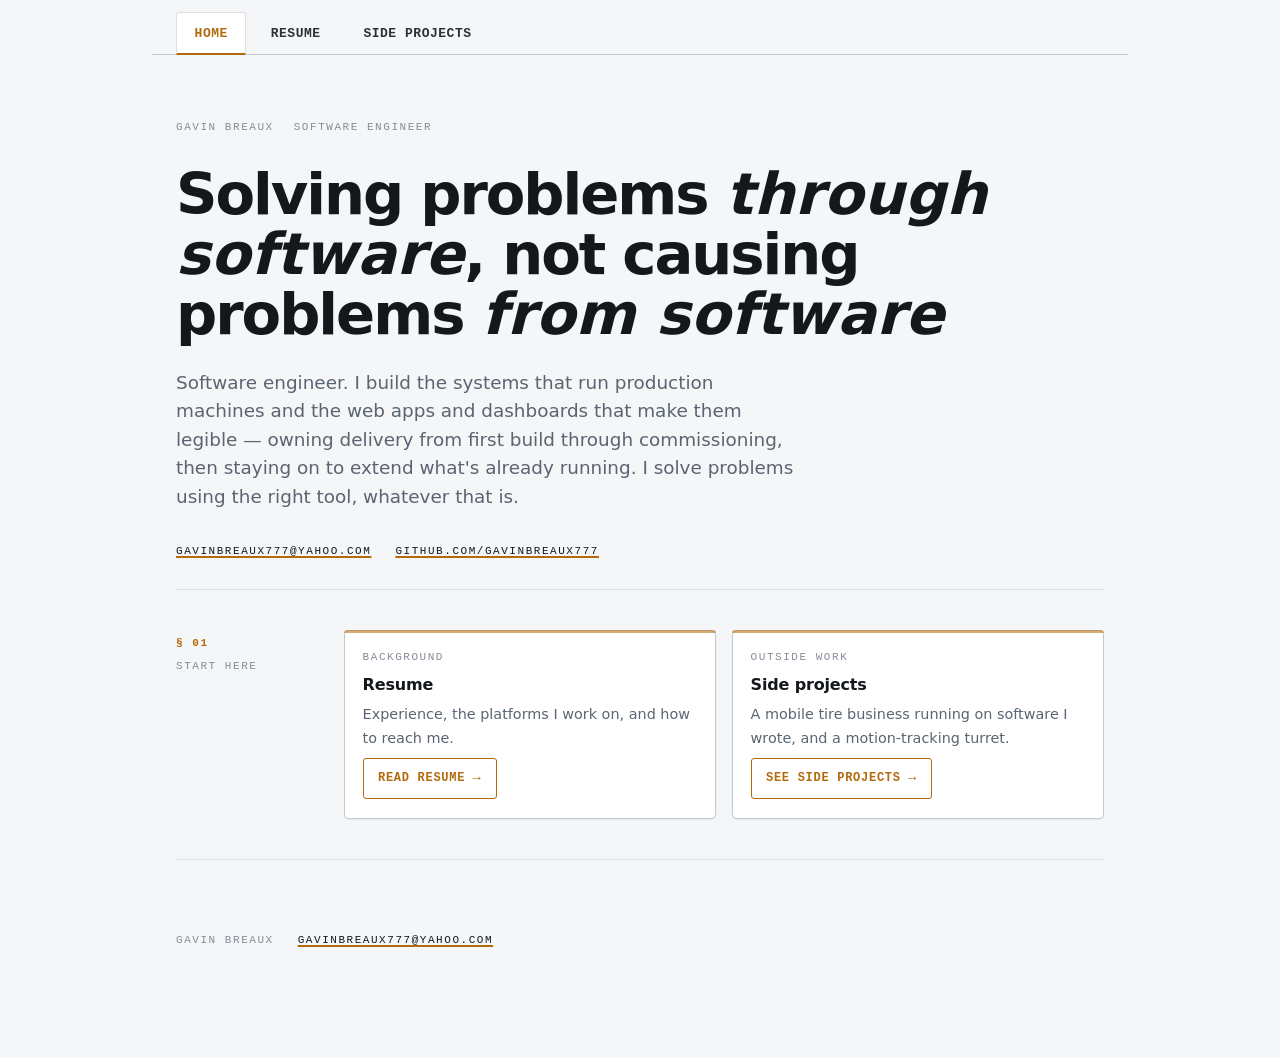
==== commit f80333cf: "wording changes" ====
--- a/index.html
+++ b/index.html
@@ -25,10 +25,10 @@
     <h1>Solving problems <em>through software</em>, not causing problems <em>from software</em></h1>
 
     <p class="deck">
-      Software engineer. I like problems where the hard part isn't the code
-      &mdash; where the work is figuring out what's actually broken, building
-      the smallest thing that fixes it, and then keeping it running well enough
-      that it stays boring.
+      Software engineer. I build the systems that run production machines and
+      the web apps and dashboards that make them legible &mdash; owning delivery
+      from first build through commissioning, then staying on to extend what's
+      already running. I solve problems using the right tool, whatever that is.
     </p>
 
     <div class="byline">
@@ -57,7 +57,7 @@
           <h3>Side projects</h3>
           <p>
             A mobile tire business running on software I wrote, and a
-            motion-tracking turret that keeps getting harder.
+            motion-tracking turret.
           </p>
           <span class="card-cta">See side projects</span>
         </a>
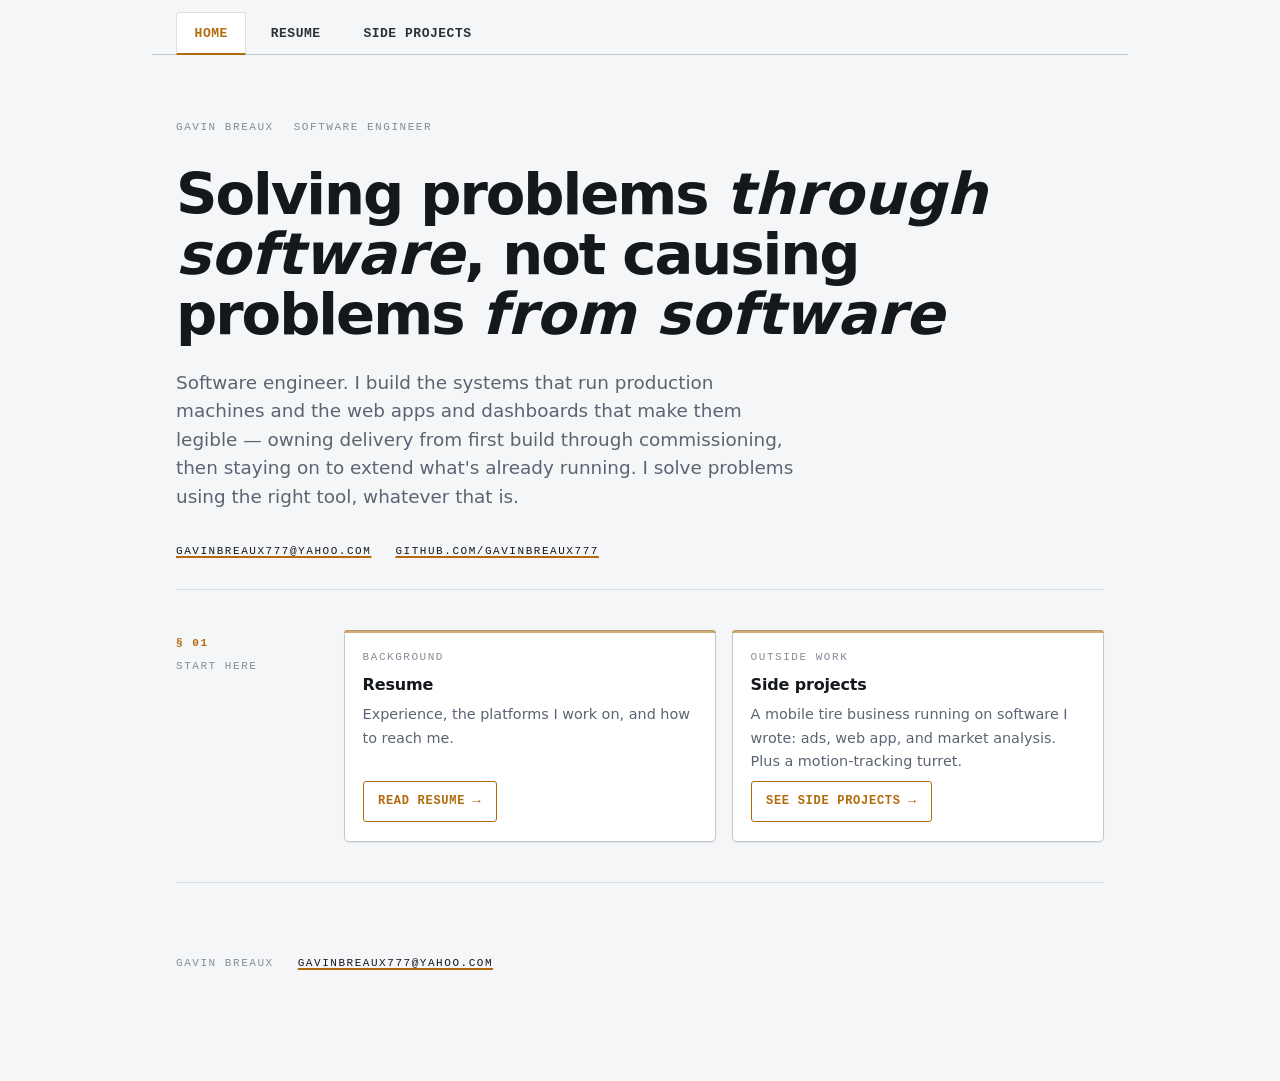
==== commit 38d74e37: "Add traffic tooling case study A third case study under Breaux's Roadside: the corridor exposure map" ====
--- a/index.html
+++ b/index.html
@@ -56,8 +56,8 @@
           <span class="label">Outside work</span>
           <h3>Side projects</h3>
           <p>
-            A mobile tire business running on software I wrote, and a
-            motion-tracking turret.
+            A mobile tire business running on software I wrote: ads, web app,
+            and market analysis. Plus a motion-tracking turret.
           </p>
           <span class="card-cta">See side projects</span>
         </a>
--- a/assets/site.css
+++ b/assets/site.css
@@ -345,21 +345,29 @@
   padding: 0.5rem;
 }
 
-/* Homepage app shots: two UI screenshots side by side, framed portrait so
-   they read as app windows rather than wide banners. */
+/* Homepage shots: four screenshots in a 2x2 grid. Fixed two columns rather
+   than auto-fit, so the grid stays square instead of reflowing to 3+1 or a
+   single row at wide viewports. Collapses to one column on narrow screens. */
 .shot-row {
-  display: grid; grid-template-columns: repeat(auto-fit, minmax(15rem, 1fr));
+  display: grid; grid-template-columns: repeat(2, 1fr);
   gap: 1.1rem; align-items: start;
-  /* Slimmer than the 58rem wrapper — narrowing the columns is half of what
-     makes the frames read as tall. Viewport cap avoids h-scroll. */
-  width: min(48rem, 100vw - 2rem);
+  width: min(52rem, 100vw - 2rem);
   margin: 0 auto var(--gap);
+}
+@media (max-width: 34rem) {
+  .shot-row { grid-template-columns: 1fr; }
 }
 /* cover, not contain: these are list views, so a top-anchored crop keeps
    the header and first rows — the legible part — and drops the tail. The
    full image is one click away, so nothing is actually lost. */
 .shot-row .shot img {
   height: 17rem; object-fit: cover; object-position: top center;
+}
+/* The customer site shot is 1.24 aspect against ~2.5 for the three app
+   shots. A top-anchored cover crop in the shared frame would show only its
+   header, so it letterboxes instead and keeps the whole page visible. */
+.shot-row .shot-tall img {
+  object-fit: contain; background: #FFFFFF; padding: 0.4rem;
 }
 
 /* Supporting shot: the customer-facing site is a step on the way to the
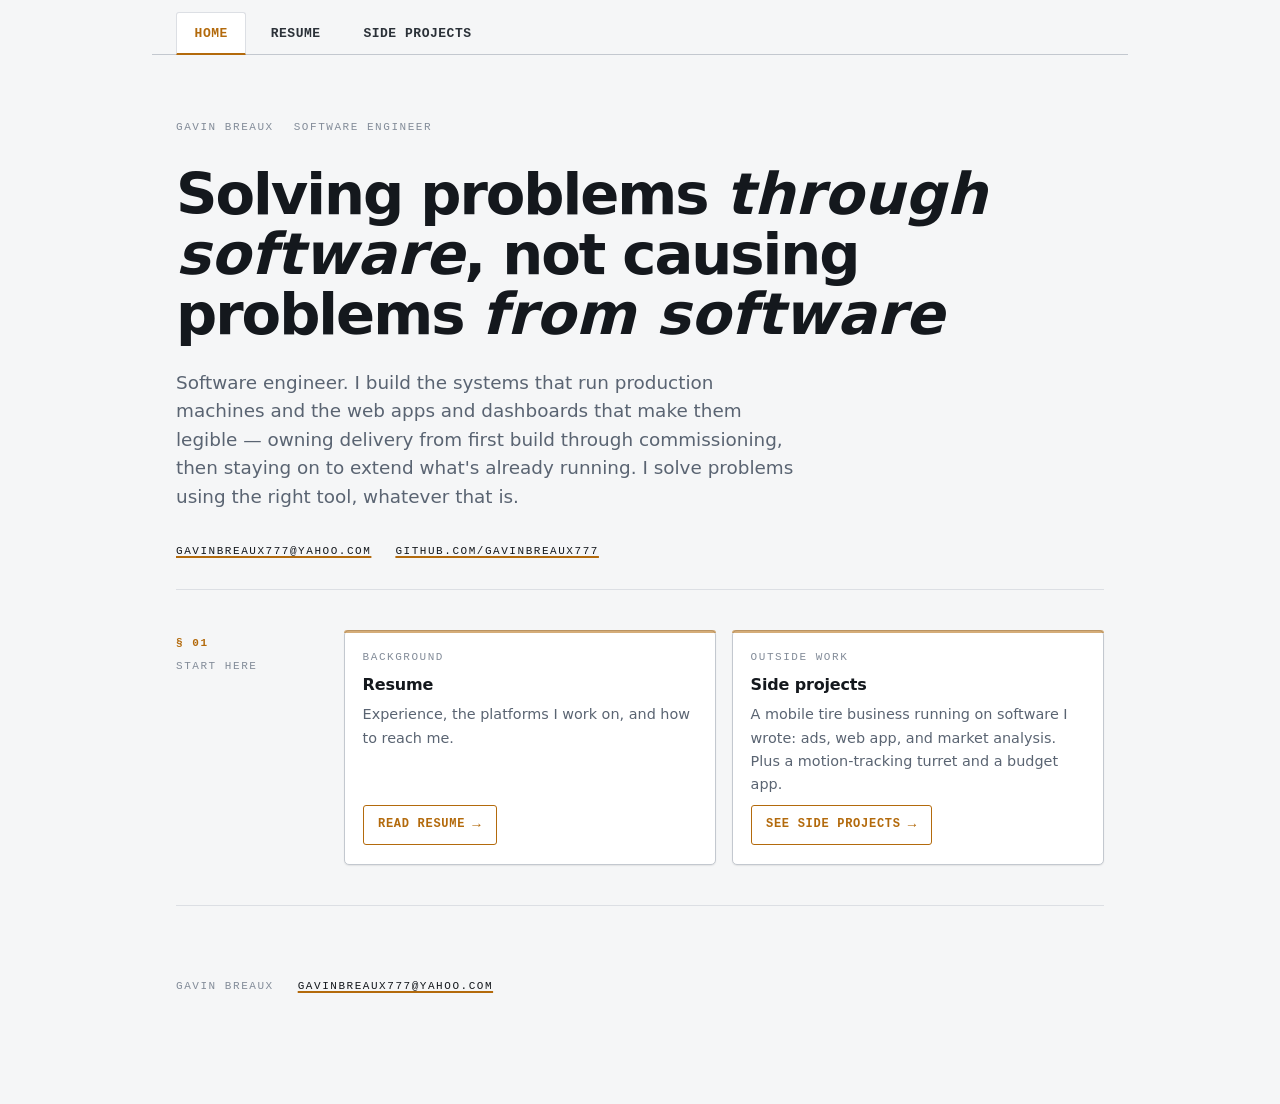
==== commit 7470d647: "Add Budget case study New case study page for the budgeting app, linked from the side projects listi" ====
--- a/index.html
+++ b/index.html
@@ -57,7 +57,7 @@
           <h3>Side projects</h3>
           <p>
             A mobile tire business running on software I wrote: ads, web app,
-            and market analysis. Plus a motion-tracking turret.
+            and market analysis. Plus a motion-tracking turret and a budget app.
           </p>
           <span class="card-cta">See side projects</span>
         </a>
--- a/assets/site.css
+++ b/assets/site.css
@@ -370,6 +370,29 @@
   object-fit: contain; background: #FFFFFF; padding: 0.4rem;
 }
 
+/* CAD renders are near-square and have their own flat grey ground. A cover
+   crop would cut the assembly, so they letterbox like .shot-tall but keep
+   the render's own background instead of forcing white behind it. */
+.shot-row .shot-render img {
+  object-fit: contain; background: #C3C9D2; padding: 0.4rem;
+}
+
+/* Portrait photographs in a .shot-row cell. Like .shot-tall they letterbox
+   rather than crop, but they carry no white page of their own, so the bars
+   use the theme's sunk ground and stay correct in dark mode. */
+.shot-row .shot-photo img {
+  object-fit: contain; background: var(--ground-sunk); padding: 0.4rem;
+}
+
+/* Wide app screenshots (about 2:1) in a .shot-row cell. The shared 17rem
+   frame is taller than they are, so a letterbox leaves bars above and
+   below. A 2:1 frame fits them and keeps the cells even; contain keeps the
+   whole screen visible, with the theme's sunk ground behind any slack. */
+.shot-row .shot-wide img {
+  height: auto; aspect-ratio: 2 / 1;
+  object-fit: contain; background: var(--ground-sunk);
+}
+
 /* Supporting shot: the customer-facing site is a step on the way to the
    app, not the point, so it's held to a fraction of the app shots' width.
    Centered under them, it reads as a footnote rather than a third column. */
@@ -377,6 +400,31 @@
   max-width: 22rem; margin: 0 auto var(--gap);
   align-items: center; text-align: center;
 }
+
+/* Small in-column figure: a supporting photo that shouldn't outweigh the
+   prose beside it. Portrait sources would otherwise run the full column
+   width and dominate the section. Left-aligned to the text rather than
+   centered, so it stays flush with the paragraphs above it, and it sets no
+   align-items so the image still fills the capped frame. */
+.shot-inset { max-width: 17rem; }
+/* Capped by height, not width: the source is portrait, so a width cap alone
+   still leaves it the tallest thing on the page. contain (not cover) keeps
+   the whole machine visible, since the point of the shot is the build. */
+.shot-inset img {
+  height: 11rem; width: 100%; object-fit: contain; object-position: left center;
+}
+
+/* Reserved frame for a screenshot that hasn't been captured yet. Dashed
+   amber matches .ph, so a grep for class="ph" or shot-todo finds every
+   gap before publishing. Swap the div for an <a><img></a> when it lands. */
+.shot-todo {
+  display: flex; align-items: center; justify-content: center;
+  min-height: 15rem; padding: 1rem; text-align: center;
+  border: 1px dashed var(--amber); border-radius: 3px;
+  background: var(--ground-sunk); color: var(--amber);
+  font-family: var(--font-mono); font-size: 0.75rem; letter-spacing: 0.04em;
+}
+.shot-inset .shot-todo { min-height: 11rem; }
 
 /* Lead figure: sits between the masthead and the spec strip, so it takes
    the wrapper's full width rather than a text measure. */
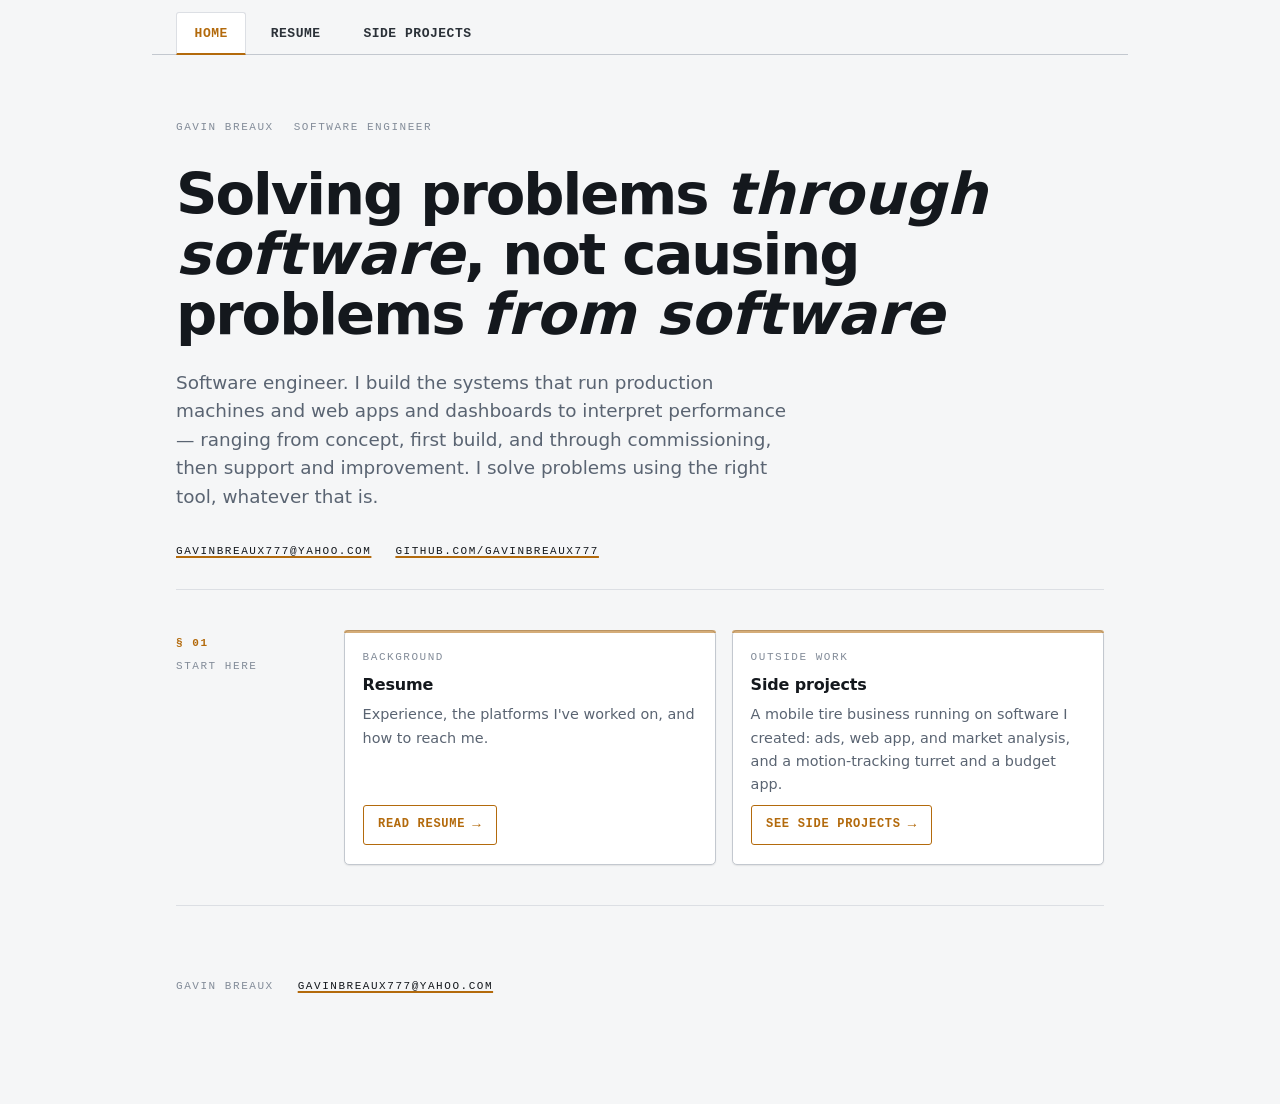
==== commit bb2bec5b: "Rewrite site copy in first person and plain words Replaces em-dash asides, "isn't X, it's Y" lines a" ====
--- a/index.html
+++ b/index.html
@@ -26,9 +26,9 @@
 
     <p class="deck">
       Software engineer. I build the systems that run production machines and
-      the web apps and dashboards that make them legible &mdash; owning delivery
-      from first build through commissioning, then staying on to extend what's
-      already running. I solve problems using the right tool, whatever that is.
+      web apps and dashboards to interpret performance &mdash; ranging
+      from concept, first build, and through commissioning, then support and improvement.
+      I solve problems using the right tool, whatever that is.
     </p>
 
     <div class="byline">
@@ -48,7 +48,7 @@
           <span class="label">Background</span>
           <h3>Resume</h3>
           <p>
-            Experience, the platforms I work on, and how to reach me.
+            Experience, the platforms I've worked on, and how to reach me.
           </p>
           <span class="card-cta">Read resume</span>
         </a>
@@ -56,8 +56,8 @@
           <span class="label">Outside work</span>
           <h3>Side projects</h3>
           <p>
-            A mobile tire business running on software I wrote: ads, web app,
-            and market analysis. Plus a motion-tracking turret and a budget app.
+            A mobile tire business running on software I created: ads, web app,
+            and market analysis, and a motion-tracking turret and a budget app.
           </p>
           <span class="card-cta">See side projects</span>
         </a>
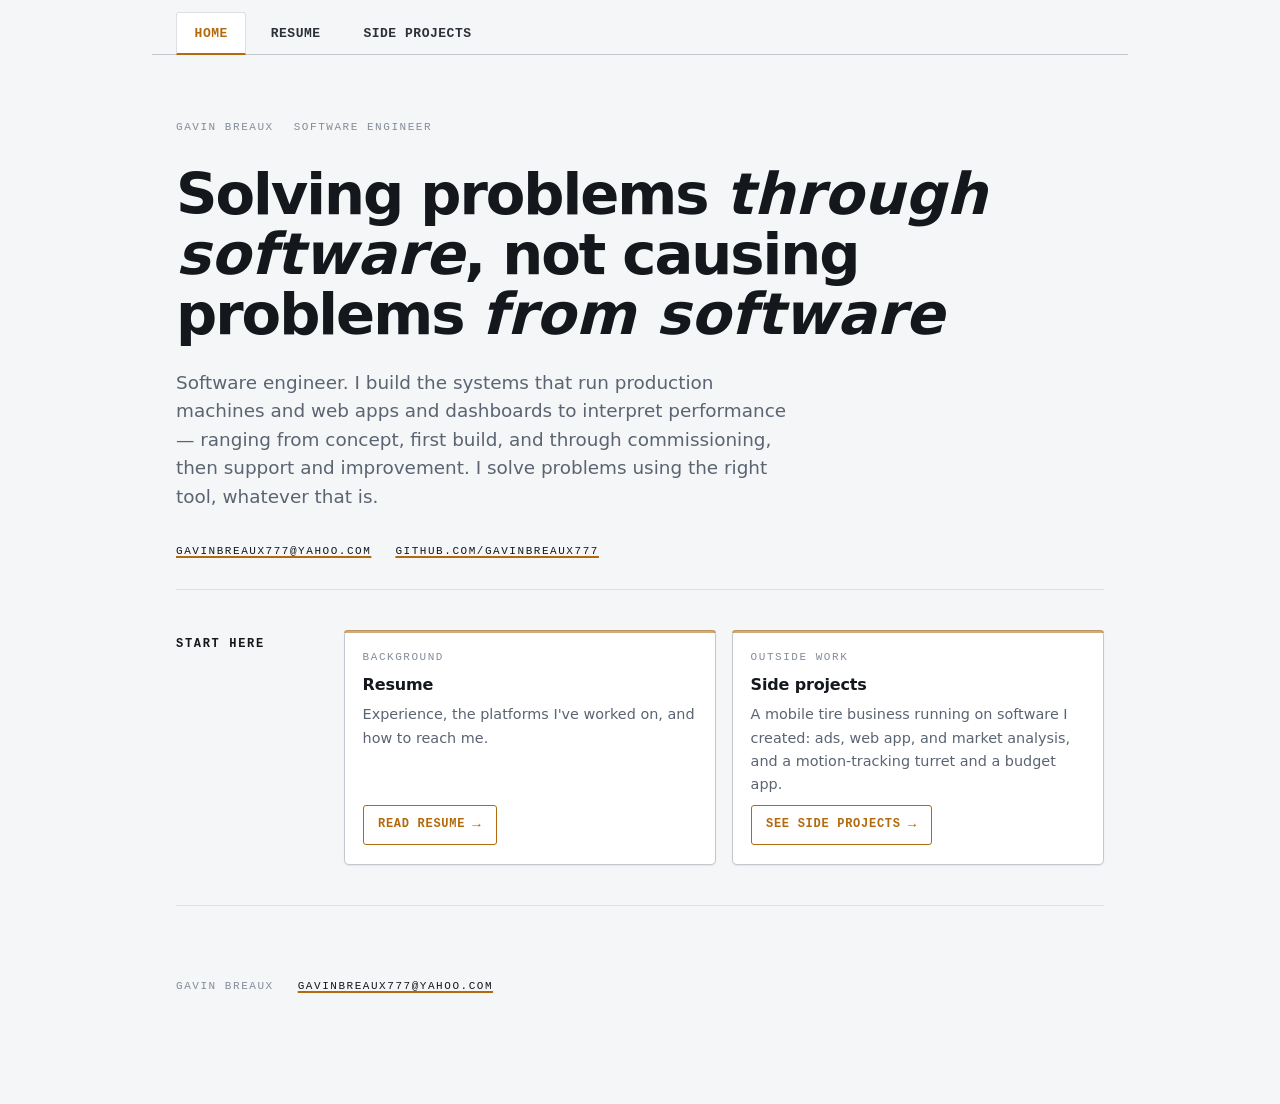
==== commit 8f72e6a9: "Remove section numbering and brighten rail labels Co-Authored-By: Claude Sonnet 5.5 <noreply@anthrop" ====
--- a/index.html
+++ b/index.html
@@ -39,7 +39,6 @@
 
   <section>
     <div class="rail">
-      <span class="rail-num">&sect; 01</span>
       <span class="label">Start here</span>
     </div>
     <div class="body-col">
--- a/assets/site.css
+++ b/assets/site.css
@@ -173,7 +173,7 @@
   border-bottom: 1px solid var(--rule);
 }
 .rail { display: flex; flex-direction: column; gap: 0.35rem; padding-top: 0.3rem; }
-.rail-num { font-family: var(--font-mono); font-size: 0.6875rem; letter-spacing: 0.14em; color: var(--amber); font-weight: 600; }
+.rail .label { color: var(--ink); font-weight: 700; font-size: 0.75rem; }
 .body-col { display: flex; flex-direction: column; gap: 1rem; min-width: 0; }
 .body-col > h2 { margin-bottom: 0.15rem; }
 
